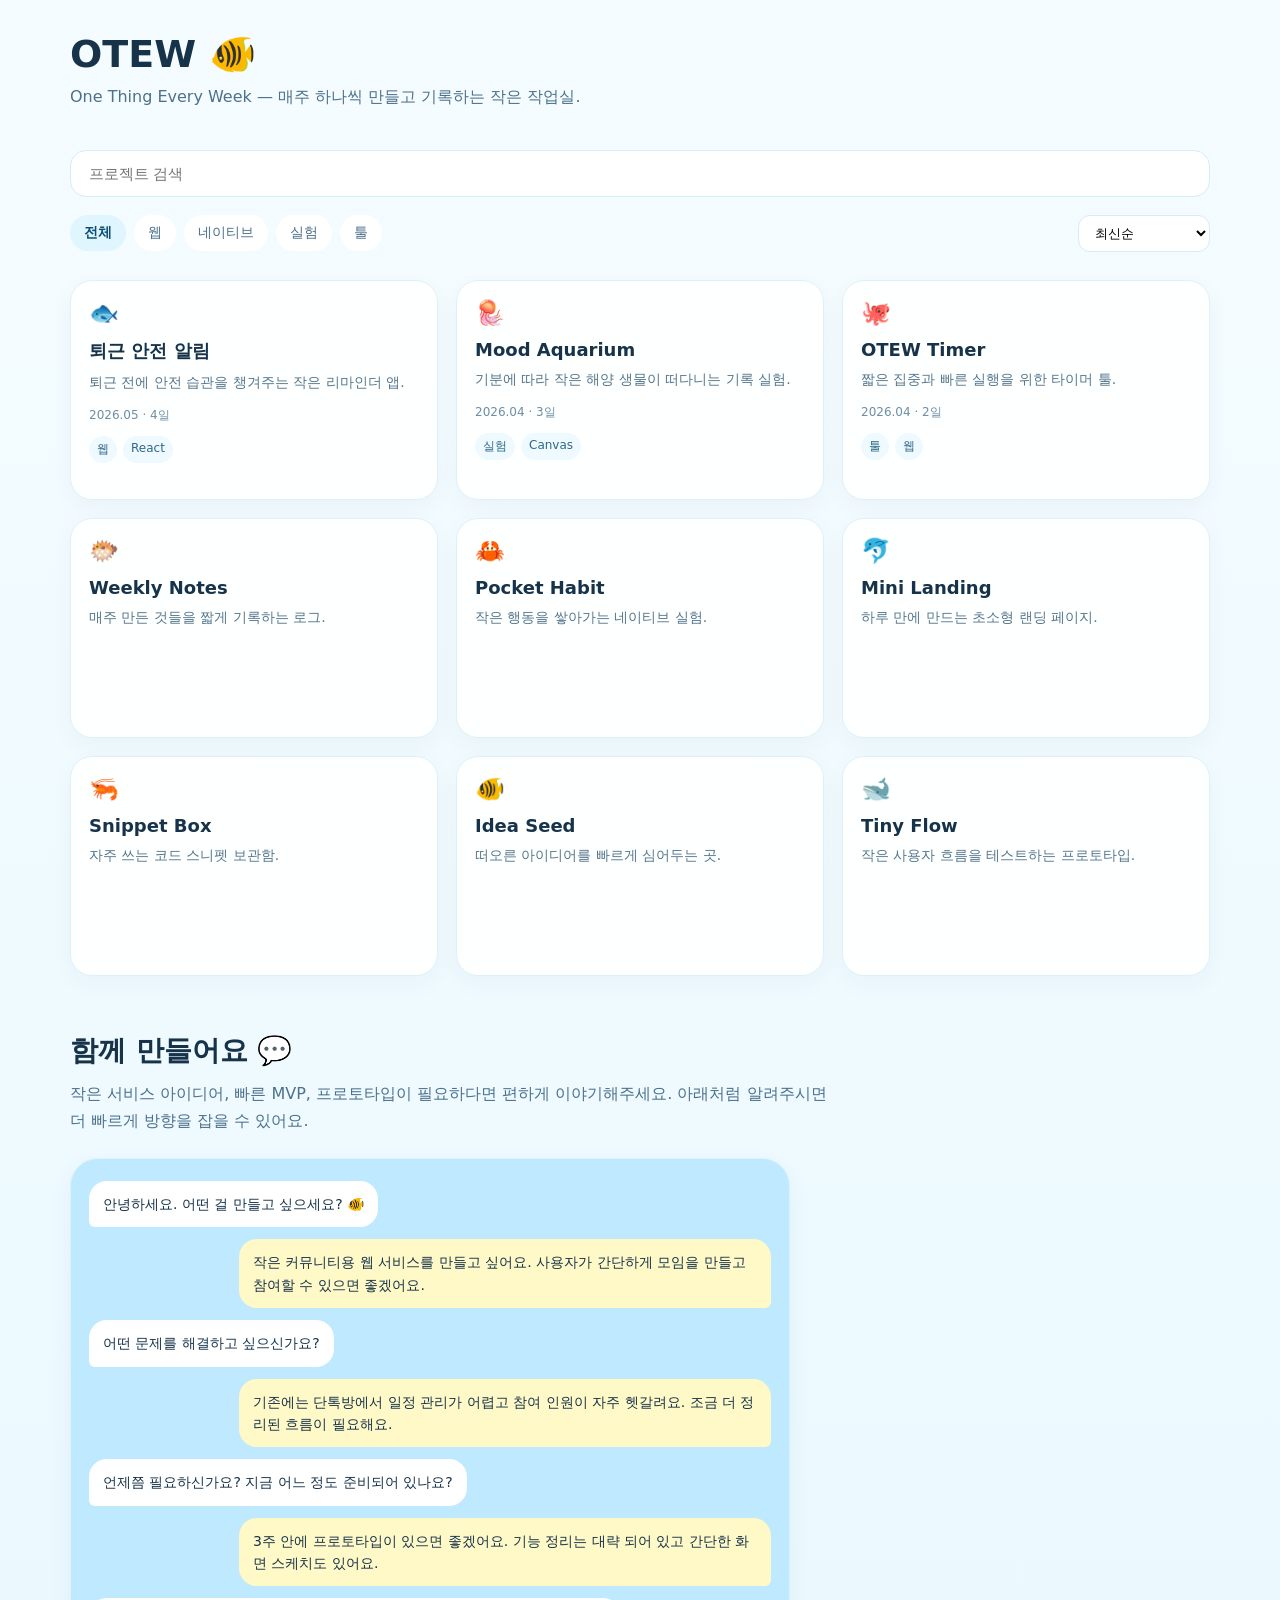
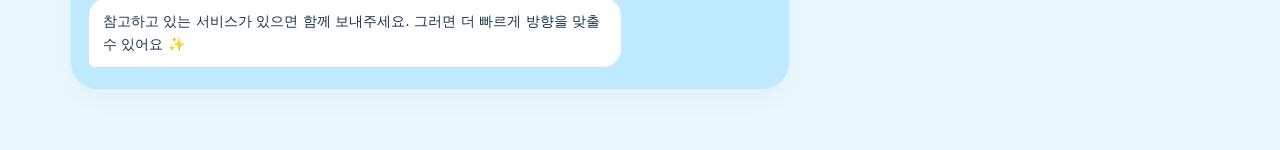
==== test.html @ 816139f8 "Create test.html" ====
<!DOCTYPE html>
<html lang="ko">
<head>
  <meta charset="UTF-8" />
  <meta name="viewport" content="width=device-width, initial-scale=1.0" />
  <title>OTEW — One Thing Every Week</title>
  <style>
    * { box-sizing: border-box; }
    body {
      margin: 0;
      font-family: Inter, system-ui, sans-serif;
      background: linear-gradient(180deg, #f5fcff 0%, #eaf9ff 100%);
      color: #16334a;
    }
    .container {
      max-width: 1180px;
      margin: 0 auto;
      padding: 32px 20px 60px;
    }
    header {
      margin-bottom: 28px;
    }
    h1 {
      margin: 0;
      font-size: 38px;
      font-weight: 800;
    }
    .subtitle {
      margin-top: 8px;
      color: #4c718a;
      line-height: 1.6;
    }
    .search {
      margin-top: 24px;
      width: 100%;
      padding: 14px 18px;
      border-radius: 16px;
      border: 1px solid #d4edf7;
      background: white;
      font-size: 15px;
    }
    .toolbar {
      display: flex;
      justify-content: space-between;
      align-items: center;
      gap: 12px;
      margin-top: 18px;
      flex-wrap: wrap;
    }
    .chips {
      display: flex;
      gap: 8px;
      flex-wrap: wrap;
    }
    .chip {
      border: 0;
      background: white;
      border-radius: 999px;
      padding: 9px 14px;
      cursor: pointer;
      color: #4c718a;
      font-size: 14px;
    }
    .chip.active {
      background: #dff6ff;
      color: #0d4f73;
      font-weight: 600;
    }
    .sort {
      padding: 9px 12px;
      border-radius: 12px;
      border: 1px solid #d4edf7;
      background: white;
    }
    .grid {
      margin-top: 28px;
      display: grid;
      grid-template-columns: repeat(3, 1fr);
      gap: 18px;
    }
    .card {
      background: rgba(255,255,255,0.92);
      border-radius: 22px;
      padding: 18px;
      border: 1px solid #dff1f8;
      min-height: 220px;
      box-shadow: 0 8px 24px rgba(22, 51, 74, 0.04);
      transition: transform .2s ease;
    }
    .card:hover { transform: translateY(-3px); }
    .card { cursor: pointer; }
    .modal {
      position: fixed;
      inset: 0;
      background: rgba(22,51,74,.22);
      display: none;
      align-items: center;
      justify-content: center;
      padding: 20px;
      z-index: 20;
    }
    .modal.open { display: flex; }
    .modal-panel {
      width: min(920px, 100%);
      background: white;
      border-radius: 28px;
      padding: 24px;
      display: grid;
      grid-template-columns: 1fr 1.2fr;
      gap: 24px;
      box-shadow: 0 18px 48px rgba(22,51,74,.12);
    }
    .modal-link {
      display: inline-block;
      margin-top: 14px;
      padding: 10px 14px;
      border-radius: 12px;
      background: #eefaff;
      color: #0d4f73;
      text-decoration: none;
      font-size: 14px;
      font-weight: 600;
    }
    .modal-close {
      border: 0;
      background: #eefaff;
      border-radius: 12px;
      padding: 8px 12px;
      cursor: pointer;
      margin-left: auto;
      display: block;
    }
    .emoji { font-size: 24px; }
    .title {
      margin-top: 12px;
      font-size: 18px;
      font-weight: 700;
    }
    .desc {
      margin-top: 8px;
      font-size: 14px;
      line-height: 1.6;
      color: #56778d;
    }
    .meta {
      margin-top: 14px;
      font-size: 12px;
      color: #6f8ea3;
    }
    .tags {
      display: flex;
      flex-wrap: wrap;
      gap: 6px;
      margin-top: 12px;
    }
    .tag {
      font-size: 12px;
      background: #eefaff;
      color: #2d6988;
      padding: 5px 8px;
      border-radius: 999px;
    }

    @media (max-width: 900px) {
      .grid { grid-template-columns: repeat(2, 1fr); }
    }

    @media (max-width: 640px) {
      .grid { grid-template-columns: 1fr; }
      h1 { font-size: 30px; }
    }
  </style>
</head>
<body>
  <div class="container">
    <header>
      <h1>OTEW 🐠</h1>
      <p class="subtitle">
        One Thing Every Week — 매주 하나씩 만들고 기록하는 작은 작업실.
      </p>

      <input id="searchInput" class="search" type="text" placeholder="프로젝트 검색" />

      <div class="toolbar">
        <div class="chips">
          <button class="chip active">전체</button>
          <button class="chip">웹</button>
          <button class="chip">네이티브</button>
          <button class="chip">실험</button>
          <button class="chip">툴</button>
        </div>

        <select id="sortSelect" class="sort">
          <option>최신순</option>
          <option>조회수 높은 순</option>
        </select>
      </div>
    </header>

    <section id="projectGrid" class="grid">
      <article class="card" data-category="웹" data-date="202605" data-views="82">
        <div class="emoji">🐟</div>
        <div class="title">퇴근 안전 알림</div>
        <div class="desc">퇴근 전에 안전 습관을 챙겨주는 작은 리마인더 앱.</div>
        <div class="meta">2026.05 · 4일</div>
        <div class="tags"><span class="tag">웹</span><span class="tag">React</span></div>
      </article>

      <article class="card" data-category="실험" data-date="202604" data-views="63">
        <div class="emoji">🪼</div>
        <div class="title">Mood Aquarium</div>
        <div class="desc">기분에 따라 작은 해양 생물이 떠다니는 기록 실험.</div>
        <div class="meta">2026.04 · 3일</div>
        <div class="tags"><span class="tag">실험</span><span class="tag">Canvas</span></div>
      </article>

      <article class="card" data-category="툴" data-date="202604" data-views="114">
        <div class="emoji">🐙</div>
        <div class="title">OTEW Timer</div>
        <div class="desc">짧은 집중과 빠른 실행을 위한 타이머 툴.</div>
        <div class="meta">2026.04 · 2일</div>
        <div class="tags"><span class="tag">툴</span><span class="tag">웹</span></div>
      </article>

      <article class="card" data-category="웹" data-date="202603" data-views="48"><div class="emoji">🐡</div><div class="title">Weekly Notes</div><div class="desc">매주 만든 것들을 짧게 기록하는 로그.</div></article>
      <article class="card" data-category="네이티브" data-date="202603" data-views="91"><div class="emoji">🦀</div><div class="title">Pocket Habit</div><div class="desc">작은 행동을 쌓아가는 네이티브 실험.</div></article>
      <article class="card" data-category="웹" data-date="202602" data-views="57"><div class="emoji">🐬</div><div class="title">Mini Landing</div><div class="desc">하루 만에 만드는 초소형 랜딩 페이지.</div></article>
      <article class="card" data-category="툴" data-date="202602" data-views="70"><div class="emoji">🦐</div><div class="title">Snippet Box</div><div class="desc">자주 쓰는 코드 스니펫 보관함.</div></article>
      <article class="card" data-category="실험" data-date="202601" data-views="42"><div class="emoji">🐠</div><div class="title">Idea Seed</div><div class="desc">떠오른 아이디어를 빠르게 심어두는 곳.</div></article>
      <article class="card" data-category="실험" data-date="202601" data-views="77"><div class="emoji">🐋</div><div class="title">Tiny Flow</div><div class="desc">작은 사용자 흐름을 테스트하는 프로토타입.</div></article>
    </section>
      <section style="margin-top:56px;">
      <h2 style="margin:0 0 10px;font-size:28px;">함께 만들어요 💬</h2>
      <p style="margin:0 0 24px;color:#4c718a;line-height:1.7;max-width:760px;">
        작은 서비스 아이디어, 빠른 MVP, 프로토타입이 필요하다면 편하게 이야기해주세요.
        아래처럼 알려주시면 더 빠르게 방향을 잡을 수 있어요.
      </p>

      <div style="max-width:720px;background:#bfe9ff;border-radius:28px;padding:22px 18px;border:1px solid #d9f3ff;box-shadow:0 8px 24px rgba(22,51,74,.05);">
        <div style="display:flex;flex-direction:column;gap:12px;">
          <div style="align-self:flex-start;background:white;padding:12px 14px;border-radius:18px 18px 18px 6px;max-width:78%;line-height:1.6;font-size:14px;">
            안녕하세요. 어떤 걸 만들고 싶으세요? 🐠
          </div>

          <div style="align-self:flex-end;background:#fff9c8;padding:12px 14px;border-radius:18px 18px 6px 18px;max-width:78%;line-height:1.6;font-size:14px;">
            작은 커뮤니티용 웹 서비스를 만들고 싶어요. 사용자가 간단하게 모임을 만들고 참여할 수 있으면 좋겠어요.
          </div>

          <div style="align-self:flex-start;background:white;padding:12px 14px;border-radius:18px 18px 18px 6px;max-width:78%;line-height:1.6;font-size:14px;">
            어떤 문제를 해결하고 싶으신가요?
          </div>

          <div style="align-self:flex-end;background:#fff9c8;padding:12px 14px;border-radius:18px 18px 6px 18px;max-width:78%;line-height:1.6;font-size:14px;">
            기존에는 단톡방에서 일정 관리가 어렵고 참여 인원이 자주 헷갈려요. 조금 더 정리된 흐름이 필요해요.
          </div>

          <div style="align-self:flex-start;background:white;padding:12px 14px;border-radius:18px 18px 18px 6px;max-width:78%;line-height:1.6;font-size:14px;">
            언제쯤 필요하신가요? 지금 어느 정도 준비되어 있나요?
          </div>

          <div style="align-self:flex-end;background:#fff9c8;padding:12px 14px;border-radius:18px 18px 6px 18px;max-width:78%;line-height:1.6;font-size:14px;">
            3주 안에 프로토타입이 있으면 좋겠어요. 기능 정리는 대략 되어 있고 간단한 화면 스케치도 있어요.
          </div>

          <div style="align-self:flex-start;background:white;padding:12px 14px;border-radius:18px 18px 18px 6px;max-width:78%;line-height:1.6;font-size:14px;">
            참고하고 있는 서비스가 있으면 함께 보내주세요. 그러면 더 빠르게 방향을 맞출 수 있어요 ✨
          </div>
        </div>
      </div>
    </section>
  </div>
  <script>
    const searchInput = document.getElementById('searchInput');
    const sortSelect = document.getElementById('sortSelect');
    const chips = document.querySelectorAll('.chip');
    const grid = document.getElementById('projectGrid');
    const modal = document.getElementById('projectModal');
    const modalTitle = document.getElementById('modalTitle');
    const modalDesc = document.getElementById('modalDesc');
    const modalEmoji = document.getElementById('modalEmoji');
    const modalNote = document.getElementById('modalNote');
    const modalLink = document.getElementById('modalLink');
    const modalClose = document.getElementById('modalClose');

    let activeCategory = '전체';

    function renderProjects() {
      const keyword = searchInput.value.toLowerCase();
      const cards = Array.from(grid.querySelectorAll('.card'));

      cards.forEach(card => {
        const title = card.querySelector('.title')?.textContent.toLowerCase() || '';
        const desc = card.querySelector('.desc')?.textContent.toLowerCase() || '';
        const category = card.dataset.category;

        const matchCategory = activeCategory === '전체' || category === activeCategory;
        const matchSearch = title.includes(keyword) || desc.includes(keyword);

        card.style.display = matchCategory && matchSearch ? '' : 'none';
      });

      const visible = cards.filter(card => card.style.display !== 'none');

      visible.sort((a, b) => {
        if (sortSelect.value === '조회수 높은 순') {
          return Number(b.dataset.views) - Number(a.dataset.views);
        }
        return Number(b.dataset.date) - Number(a.dataset.date);
      });

      visible.forEach(card => grid.appendChild(card));
    }

    chips.forEach(chip => {
      chip.addEventListener('click', () => {
        chips.forEach(c => c.classList.remove('active'));
        chip.classList.add('active');
        activeCategory = chip.textContent.trim();
        renderProjects();
      });
    });

    searchInput.addEventListener('input', renderProjects);
    sortSelect.addEventListener('change', renderProjects);

    grid.addEventListener('click', (event) => {
      const card = event.target.closest('.card');
      if (!card) return;

      const title = card.querySelector('.title')?.textContent || '';
      const desc = card.querySelector('.desc')?.textContent || '';
      const emoji = card.querySelector('.emoji')?.textContent || '🐠';

      modalTitle.textContent = title;
      modalDesc.textContent = desc;
      modalEmoji.textContent = emoji;
      modalNote.textContent = `${title} 프로젝트는 빠르게 아이디어를 실험하고 실제 사용 흐름을 확인하기 위해 만들었습니다. 무엇을 만들었는지보다 어떤 문제를 풀고 싶은지, 어떤 방식으로 짧은 주기 안에 구현했는지를 기록하는 작업 메모입니다.`;
      modalLink.href = '#';
      modal.classList.add('open');
    });

    modalClose.addEventListener('click', () => modal.classList.remove('open'));
    modal.addEventListener('click', (event) => {
      if (event.target === modal) modal.classList.remove('open');
    });

    renderProjects();
  </script>
  <div id="projectModal" class="modal">
    <div class="modal-panel">
      <div>
        <div id="modalEmoji" class="emoji">🐠</div>
        <h3 id="modalTitle" style="margin:10px 0 8px;font-size:26px;"></h3>
        <p id="modalDesc" style="margin:0;color:#56778d;line-height:1.7;"></p>
        <a id="modalLink" class="modal-link" href="#" target="_blank">프로젝트 보기</a>
      </div>
      <div>
        <button id="modalClose" class="modal-close">닫기</button>
        <h4 style="margin:16px 0 12px;font-size:18px;">작업 메모</h4>
        <p id="modalNote" style="margin:0;color:#4c718a;line-height:1.8;"></p>
      </div>
    </div>
  </div>
</body>
</html>
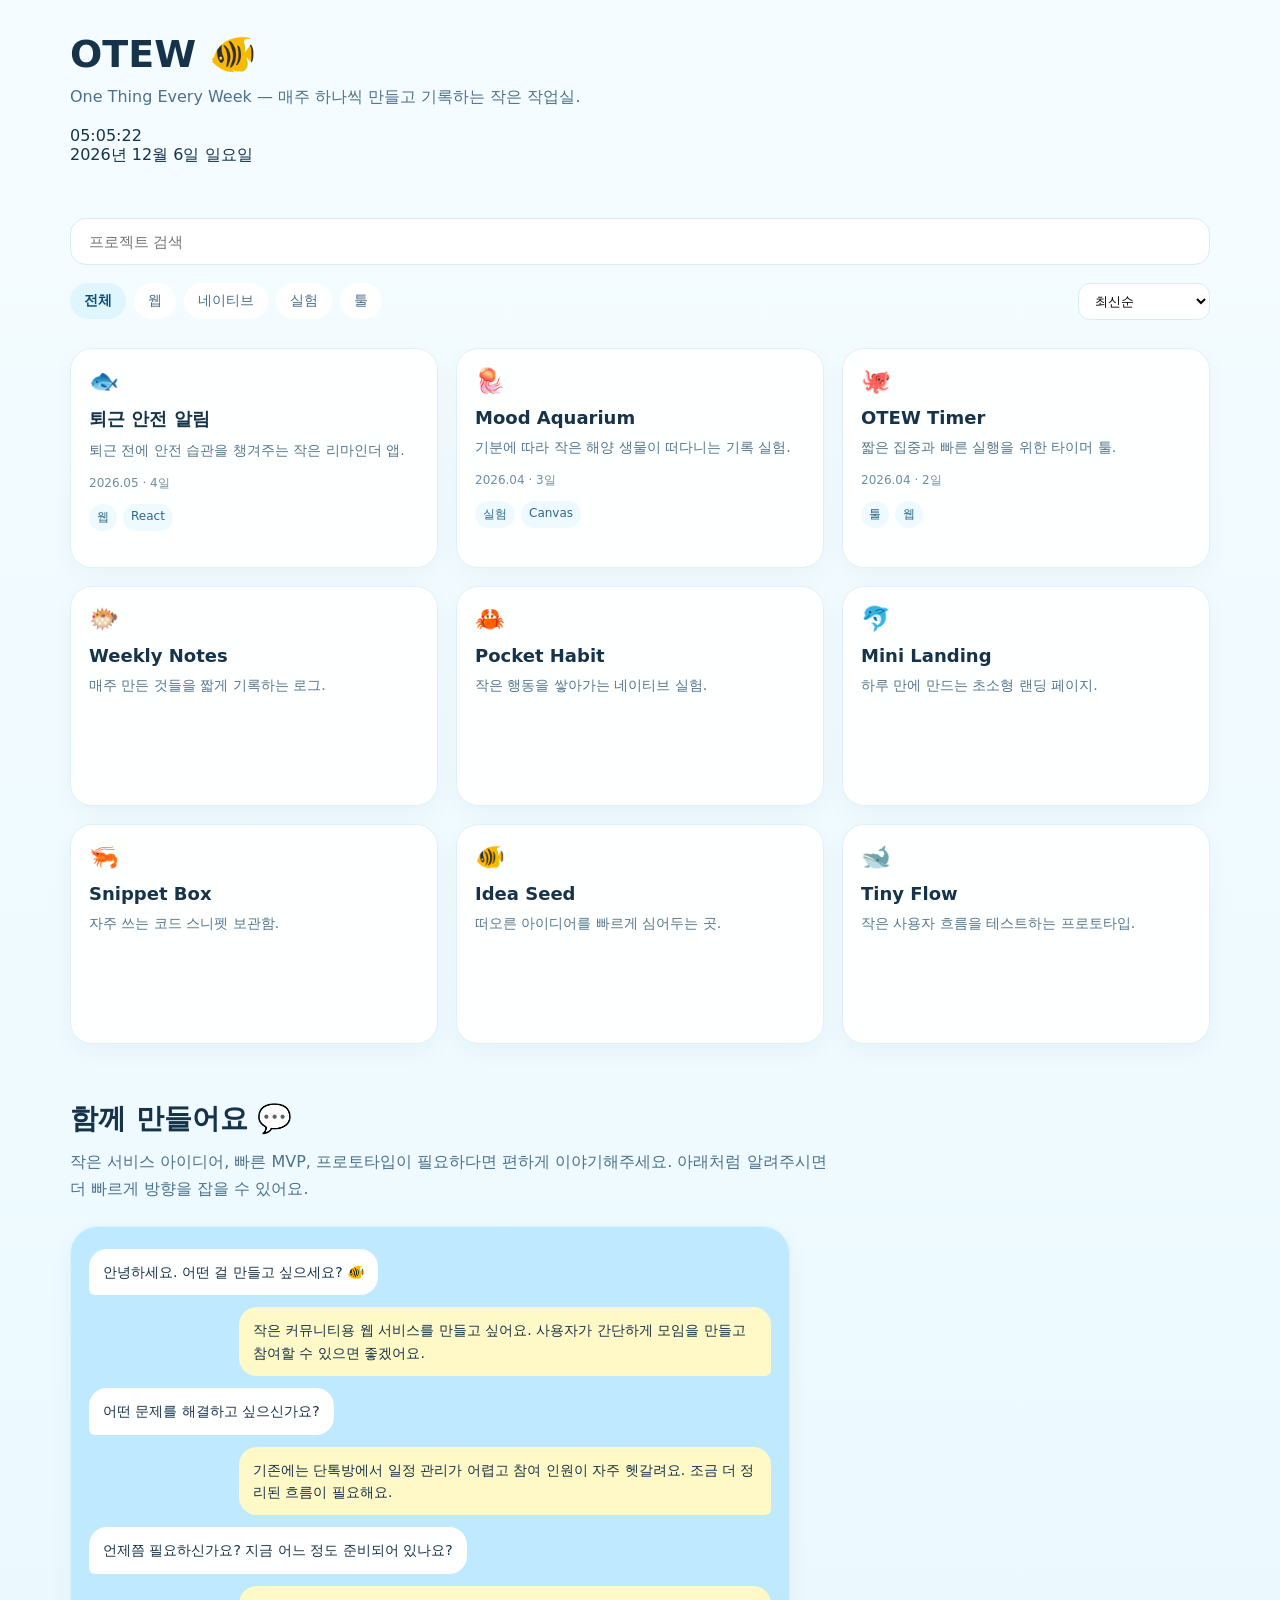
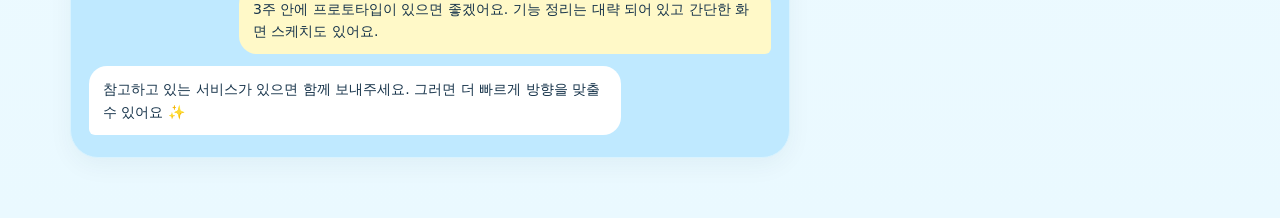
==== commit f47a6341: "Update test.html" ====
--- a/test.html
+++ b/test.html
@@ -178,6 +178,11 @@
       <p class="subtitle">
         One Thing Every Week — 매주 하나씩 만들고 기록하는 작은 작업실.
       </p>
+
+    <header class="header">
+        <div id="clock">00:00:00</div>
+        <div id="date">2026. 04. 24. 금요일</div>
+    </header>
 
       <input id="searchInput" class="search" type="text" placeholder="프로젝트 검색" />
 
@@ -334,7 +339,7 @@
       modalTitle.textContent = title;
       modalDesc.textContent = desc;
       modalEmoji.textContent = emoji;
-      modalNote.textContent = `${title} 프로젝트는 빠르게 아이디어를 실험하고 실제 사용 흐름을 확인하기 위해 만들었습니다. 무엇을 만들었는지보다 어떤 문제를 풀고 싶은지, 어떤 방식으로 짧은 주기 안에 구현했는지를 기록하는 작업 메모입니다.`;
+      modalNote.textContent = title;
       modalLink.href = '#';
       modal.classList.add('open');
     });
@@ -361,5 +366,25 @@
       </div>
     </div>
   </div>
+
+
+    <script>
+        function updateTime() {
+            const now = new Date();
+            // 시간 업데이트
+            const hours = String(now.getHours()).padStart(2, '0');
+            const minutes = String(now.getMinutes()).padStart(2, '0');
+            const seconds = String(now.getSeconds()).padStart(2, '0');
+            document.getElementById('clock').textContent = `${hours}:${minutes}:${seconds}`;
+            // 날짜 업데이트
+            const options = { year: 'numeric', month: 'long', day: 'numeric', weekday: 'long' };
+            document.getElementById('date').textContent = now.toLocaleDateString('ko-KR', options);
+        }
+        setInterval(updateTime, 1000);
+        updateTime();
+    </script>
+
+
+  
 </body>
 </html>
